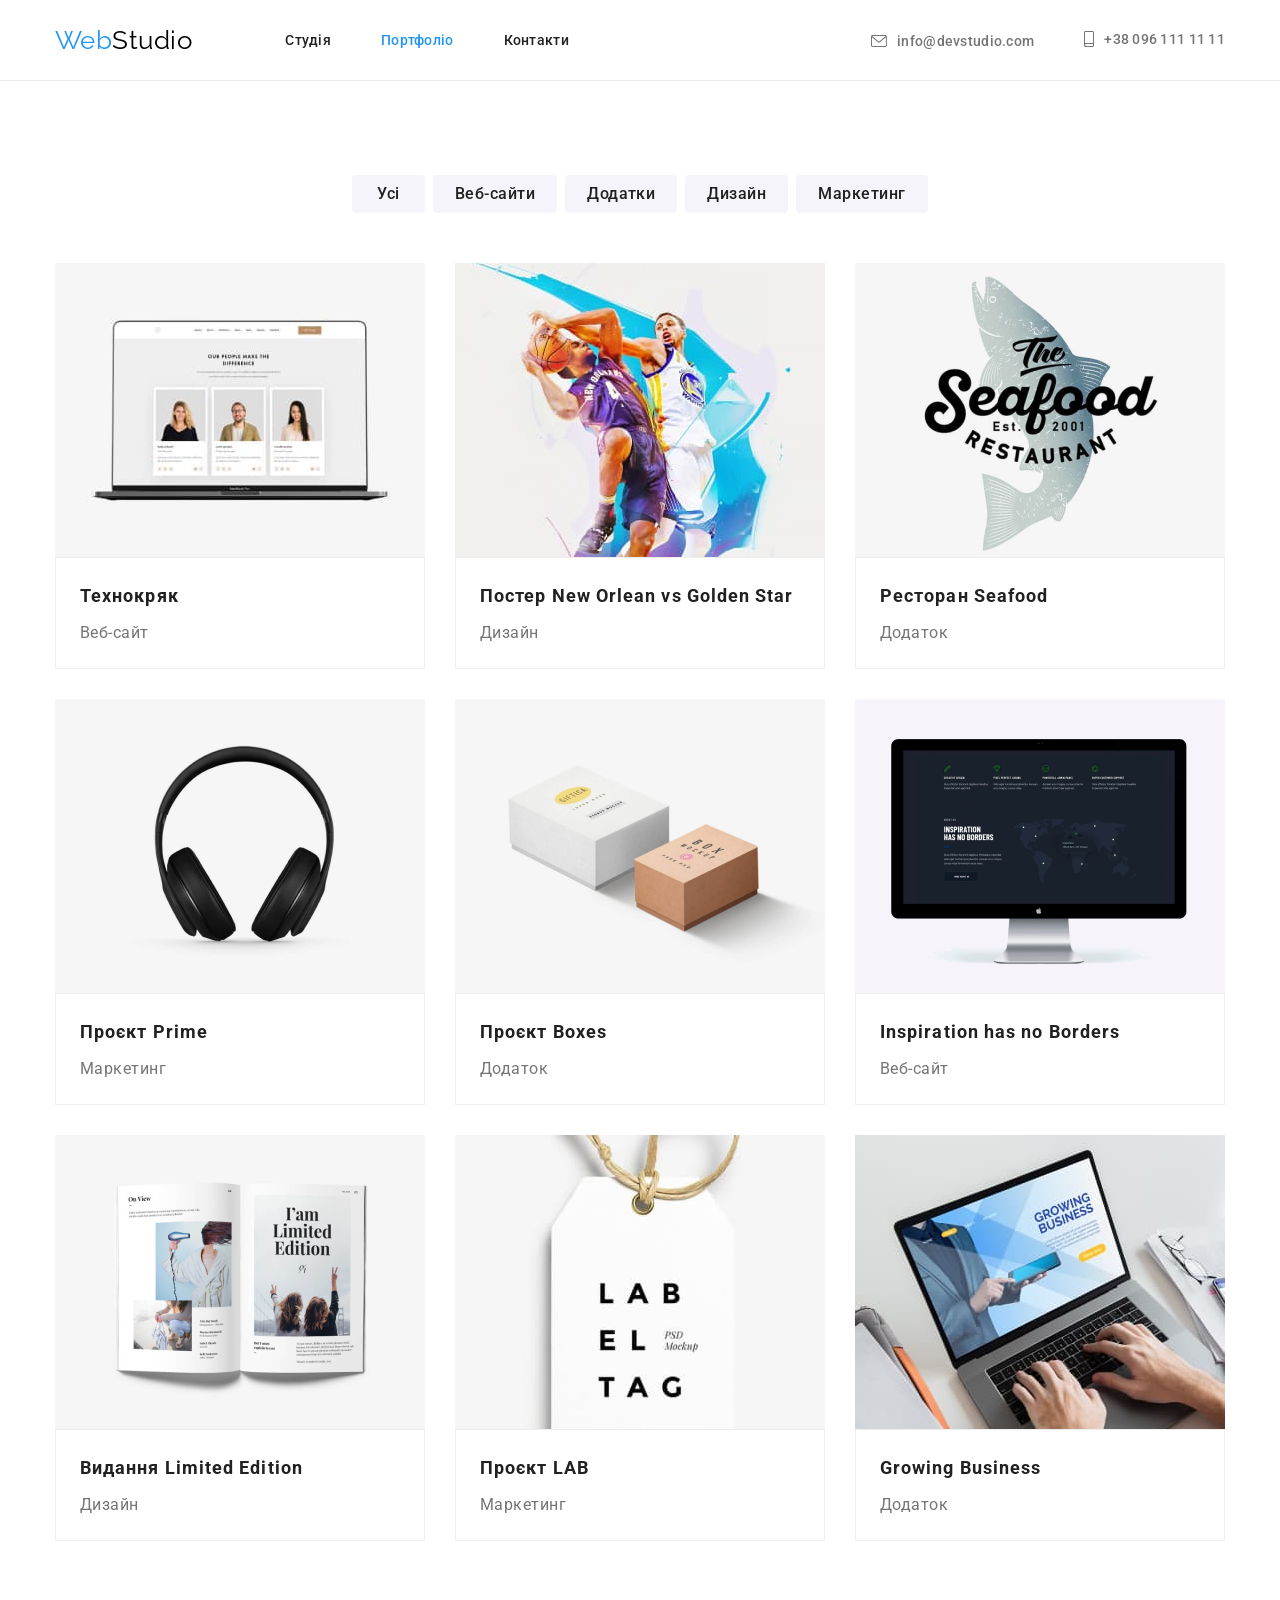
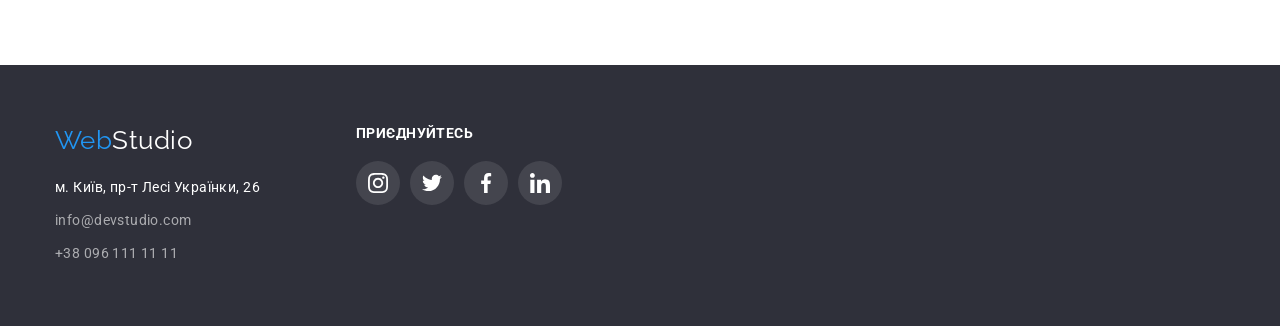
==== portfolio.html @ 8eaf5318 "Клонувала всі файли з попереднього дз" ====
<!DOCTYPE html>
<html lang="uk">
  <head>
    <meta charset="UTF-8" />
    <meta http-equiv="X-UA-Compatible" content="IE=edge" />
    <meta name="viewport" content="width=device-width, initial-scale=1.0" />
    <title>Портфоліо</title>
    <link rel="preconnect" href="https://fonts.googleapis.com" />
    <link rel="preconnect" href="https://fonts.gstatic.com" crossorigin />
    <link
      href="https://fonts.googleapis.com/css2?family=Raleway:wght@700&family=Roboto:wght@400;500;700;900&display=swap"
      rel="stylesheet"
    />
    <link
      rel="stylesheet"
      href="https://cdnjs.cloudflare.com/ajax/libs/modern-normalize/1.1.0/modern-normalize.min.css"
      integrity="sha512-wpPYUAdjBVSE4KJnH1VR1HeZfpl1ub8YT/NKx4PuQ5NmX2tKuGu6U/JRp5y+Y8XG2tV+wKQpNHVUX03MfMFn9Q=="
      crossorigin="anonymous"
      referrerpolicy="no-referrer"
    />
    <link rel="stylesheet" href="./css/styles.css" />
  </head>
  <body>
    <header class="header">
      <div class="container header-nav">
        <nav class="header-nav">
          <a class="logo link" href="./index.html"> <span class="logo-el">Web</span>Studio </a>

          <ul class="header-nav-list list">
            <li class="header-nav-list-item">
              <a class="link" href="./index.html">Студія</a>
            </li>
            <li class="header-nav-list-item">
              <a class="link current" href="./portfolio.html">Портфоліо</a>
            </li>
            <li class="header-nav-list-item"><a class="link" href="">Контакти</a></li>
          </ul>
        </nav>

        <ul class="header-contact-list list">
          <li class="header-contact-list-item">
            <a class="contact link" href="mailto:info@devstudio.com">
              <svg class="contact-icon" width="16" height="12">
                <use href="./images/icons.svg#icon-envelope"></use>
              </svg>
              info@devstudio.com
            </a>
          </li>
          <li class="header-contact-list-item">
            <a class="contact link" href="tel:+380961111111">
              <svg class="contact-icon" width="10" height="16">
                <use href="./images/icons.svg#icon-smartphone"></use>
              </svg>
              +38 096 111 11 11</a
            >
          </li>
        </ul>
      </div>
    </header>

    <main>
      <section class="porfolio section">
        <div class="container">
          <h1 class="visually-hidden">Портфоліо</h1>
          <ul class="porfolio-filter-list list">
            <li class="filter-list-item">
              <button class="button porfolio-btn main" type="button">Усі</button>
            </li>
            <li class="filter-list-item">
              <button class="button porfolio-btn" type="button">Веб-сайти</button>
            </li>
            <li class="filter-list-item">
              <button class="button porfolio-btn" type="button">Додатки</button>
            </li>
            <li class="filter-list-item">
              <button class="button porfolio-btn" type="button">Дизайн</button>
            </li>
            <li class="filter-list-item">
              <button class="button porfolio-btn" type="button">Маркетинг</button>
            </li>
          </ul>

          <ul class="portfolio-card-set list">
            <li class="card">
              <a class="card-set-link" href="#">
                <img
                  src="./images/web-site.jpg"
                  alt="ноутбук із зображенням веб сайту компанії"
                  width="370"
                  height="294"
                />
                <div class="card-dscr">
                  <h2 class="title">Технокряк</h2>
                  <p class="text">Веб-сайт</p>
                </div>
              </a>
            </li>

            <li class="card">
              <a class="card-set-link" href="#">
                <img
                  src="./images/poster.jpg"
                  alt="постер що анонсує баскетбольний матч"
                  width="370"
                  height="294"
                />
                <div class="card-dscr">
                  <h2 class="title">Постер New Orlean vs Golden Star</h2>
                  <p class="text">Дизайн</p>
                </div>
              </a>
            </li>

            <li class="card">
              <a class="card-set-link" href="#">
                <img
                  src="./images/restaurant.jpg"
                  alt="логотип ресторану"
                  width="370"
                  height="294"
                />
                <div class="card-dscr">
                  <h2 class="title">Ресторан Seafood</h2>
                  <p class="text">Додаток</p>
                </div>
              </a>
            </li>

            <li class="card">
              <a class="card-set-link" href="#">
                <img src="./images/headphones.jpg" alt="навушники" width="370" height="294" />
                <div class="card-dscr">
                  <h2 class="title">Проєкт Prime</h2>
                  <p class="text">Маркетинг</p>
                </div>
              </a>
            </li>

            <li class="card">
              <a class="card-set-link" href="#">
                <img src="./images/boxes.jpg" alt="коробки" width="370" height="294" />
                <div class="card-dscr">
                  <h2 class="title">Проєкт Boxes</h2>
                  <p class="text">Додаток</p>
                </div>
              </a>
            </li>

            <li class="card">
              <a class="card-set-link" href="#">
                <img
                  src="./images/monitor.jpg"
                  alt="монітор з демонстрацією веб сайту"
                  width="370"
                  height="294"
                />
                <div class="card-dscr">
                  <h2 class="title">Inspiration has no Borders</h2>
                  <p class="text">Веб-сайт</p>
                </div>
              </a>
            </li>

            <li class="card">
              <a class="card-set-link" href="#">
                <img src="./images/magazine.jpg" alt="журнал" width="370" height="294" />
                <div class="card-dscr">
                  <h2 class="title">Видання Limited Edition</h2>
                  <p class="text">Дизайн</p>
                </div>
              </a>
            </li>

            <li class="card">
              <a class="card-set-link" href="#">
                <img src="./images/label.jpg" alt="етикетка" width="370" height="294" />
                <div class="card-dscr">
                  <h2 class="title">Проєкт LAB</h2>
                  <p class="text">Маркетинг</p>
                </div>
              </a>
            </li>

            <li class="card">
              <a class="card-set-link" href="#">
                <img src="./images/laptop.jpg" alt="ноутбук" width="370" height="294" />
                <div class="card-dscr">
                  <h2 class="title">Growing Business</h2>
                  <p class="text">Додаток</p>
                </div>
              </a>
            </li>
          </ul>
        </div>
      </section>
    </main>
    <footer class="bottom">
      <div class="container footer-cont">
        <div class="address-cont">
          <a class="logo link" href="./index.html">
            <span class="logo-el">Web</span><span class="logo-second-el">Studio</span>
          </a>

          <address class="bottom-address">
            <ul class="list">
              <li class="item">
                <a
                  class="location link"
                  href="https://goo.gl/maps/XTCoDR42a1oY24pP7"
                  target="_blank"
                  rel="noopener noreferrer nofollow"
                  >м. Київ, пр-т Лесі Українки, 26</a
                >
              </li>
              <li class="item">
                <a class="contact link" href="mailto:info@devstudio.com">info@devstudio.com</a>
              </li>
              <li class="item">
                <a class="contact link" href="tel:+380961111111">+38 096 111 11 11</a>
              </li>
            </ul>
          </address>
        </div>

        <div class="footer-sm-links">
          <p class="footer-text">приєднуйтесь</p>
          <ul class="fotter-sm-links-list list">
            <li class="footer-sm-item">
              <a href="" class="footer-sm-link link">
                <svg class="footer-link-icon">
                  <use href="./images/icons.svg#icon-instagram" width="20" height="20"></use>
                </svg>
              </a>
            </li>
            <li class="footer-sm-item">
              <a href="" class="footer-sm-link link">
                <svg class="footer-link-icon">
                  <use href="./images/icons.svg#icon-twitter" width="20" height="20"></use>
                </svg>
              </a>
            </li>
            <li class="footer-sm-item">
              <a href="" class="footer-sm-link link">
                <svg class="footer-link-icon">
                  <use href="./images/icons.svg#icon-facebook" width="20" height="20"></use>
                </svg>
              </a>
            </li>
            <li class="footer-sm-item">
              <a href="" class="footer-sm-link link">
                <svg class="footer-link-icon">
                  <use href="./images/icons.svg#icon-linkedin" width="20" height="20"></use>
                </svg>
              </a>
            </li>
          </ul>
        </div>
      </div>
    </footer>
  </body>
</html>
---- css/styles.css ----
:root {
  --card-set-gap-margin: 30px;

  --primary-text-color: #757575;
  --title-text-color: #212121;
  --link-address-bottom-color: rgba(255, 255, 255, 0.6);
  --accent-color: #2196f3;
  --logo-second-color: #000000;

  --primary-white-color: #ffffff;
  --accent-background-color: #2f303a;
  --second-accent-background-color: #f5f4fa;
}

body {
  background-color: var(--primary-white-color);
  color: var(--primary-text-color);
  font-family: 'Roboto', sans-serif;
  letter-spacing: 0.03em;
}

h1,
h2,
h3,
h4,
h5,
h6,
p {
  margin: 0;
}
img {
  display: block;
  max-width: 100%;
}
/* Центрування контенту */
.container {
  width: 1200px;
  margin-left: auto;
  margin-right: auto;
  padding-left: 15px;
  padding-right: 15px;
}
.section {
  padding-top: 94px;
  padding-bottom: 94px;
}
/* Обнулення маркування списків */
.list {
  list-style: none;
  padding-left: 0;
  margin-top: 0;
  margin-bottom: 0;
}

/*Загальне для посилань*/
.link {
  text-decoration: none;
  color: var(--primary-text-color);
}

/* Загальне для кнопок */
.button {
  display: inline-block;
  border: transparent;
  border-radius: 4px;
  font-family: inherit;
  letter-spacing: 0.03em;
  cursor: pointer;
  padding-left: 0;
  padding-right: 0;
}
.visually-hidden {
  position: absolute;
  white-space: nowrap;
  width: 1px;
  height: 1px;
  overflow: hidden;
  border: 0;
  padding: 0;
  clip: rect(0 0 0 0);
  clip-path: inset(50%);
  margin: -1px;
}

/* ----------HEADER---------- */
.header {
  width: auto;
  border-bottom: 1px solid #ececec;
}

/* Лого */
.logo {
  color: var(--logo-second-color);
  font-family: 'Raleway', sans-serif;
  font-size: 26px;
  line-height: 1.19;
}
.logo-el {
  color: var(--accent-color);
}

/*Навігація*/
.header-nav {
  display: flex;
  align-items: center;
}

.header-nav-list {
  font-weight: 500;
  display: flex;
  margin-top: 0;
  margin-bottom: 0;
  margin-left: 93px;
}
.header-nav-list-item + .header-nav-list-item {
  margin-left: 50px;
}
.header-nav-list .link {
  display: block;
  padding-top: 32px;
  padding-bottom: 32px;

  color: var(--title-text-color);
  letter-spacing: 0.02em;
  font-size: 14px;
  line-height: 1.17;
}
.header-nav-list .link:hover,
.header-nav-list .link:focus {
  color: var(--accent-color);
}
.header-contact-list {
  display: flex;
  align-items: baseline;
  margin-left: auto;
}

.header-contact-list-item + .header-contact-list-item {
  margin-left: 50px;
}

/* Виділення поточної сторінки кольором*/
.header-nav-list .link.current {
  color: var(--accent-color);
}
/* Виділення і псевдостани посилань на сторінки*/
.header .contact {
  color: var(--primary-text-color);
  fill: var(--primary-text-color);
  letter-spacing: 0.02em;
  font-weight: 500;
  font-size: 14px;
}

.header-contact-list-item .contact {
  display: flex;
  align-items: center;
}
.contact-icon {
  fill: currentColor;
  margin-right: 10px;
}

.contact.link:hover,
.contact.link:focus {
  color: var(--accent-color);
}

/* -------CТУДІЯ-------*/

/* Герой */
.hero {
  width: auto;
  height: 600px;
  padding-top: 200px;
  padding-bottom: 200px;

  text-align: center;
}
.overlay {
  margin-left: auto;
  margin-right: auto;

  height: 600px;
  max-width: 1600px;
  background-color: var(--accent-background-color);
  background-image: linear-gradient(rgba(47, 48, 58, 0.4), rgba(47, 48, 58, 0.4)),
    url(../images/fone-img.jpg);
  background-repeat: no-repeat;
  background-size: cover;
  background-position: top;
}
.hero-title {
  max-width: 696px;
  margin: auto;
  margin-bottom: 30px;

  color: var(--primary-white-color);
  font-size: 44px;
  line-height: 1.36;
  font-weight: 900;
  letter-spacing: 0.06em;
  text-align: center;
  text-transform: uppercase;
}

/* Кнопка Замовити послугу */
.btn {
  display: flex;
  justify-content: center;
}
.hero-btn {
  padding-top: 10px;
  padding-bottom: 10px;
  width: 216px;

  color: var(--primary-white-color);
  background-color: var(--accent-color);
  letter-spacing: 0.06em;
  font-size: 16px;
  line-height: 1.875;
  font-weight: 700;
}

/* Особливості */
/* h2 */
.section-title {
  margin-bottom: 50px;

  color: var(--title-text-color);
  font-size: 36px;
  line-height: 1.17;
  font-weight: 700;
  text-align: center;
}
.features {
  width: auto;
  padding-bottom: 0;
}
.features-list {
  display: flex;
  flex-wrap: wrap;
  align-items: flex-start;
  justify-content: center;
  width: 1200px;
  margin: 0;
  padding: 0;
  margin-right: calc(-1 + var(--card-set-gap-margin));
}
.features-list-item {
  width: 270px;
  flex-basis: calc(100% / 3 var(--card-set-gap-margin));
  margin-right: var(--card-set-gap-margin);
}
.icon-thumb {
  display: flex;
  justify-content: center;
  align-items: center;
  margin-bottom: 30px;
  border-radius: 4px;
  width: 270px;
  height: 120px;
  background-color: var(--second-accent-background-color);
}
.features-icon {
  width: 70px;
  height: 70px;
}
.features-subtitle {
  margin-bottom: 10px;

  font-size: 14px;
  line-height: 1.17;
  color: var(--title-text-color);
  text-transform: uppercase;
}
.features-text {
  margin-bottom: 0;
  font-size: 14px;
  line-height: 1.71;
}

/* Чим ми займаємося */
.tasks {
  width: auto;
}
.tasks-list {
  display: flex;
  justify-content: center;
  flex-wrap: wrap;
  width: 1200px;
  margin: 0;
  padding: 0;
  margin-right: calc(-1 + var(--card-set-gap-margin));
}
.tasks-list-item {
  flex-basis: calc(100% / 3 var(--card-set-gap-margin));
  margin-right: var(--card-set-gap-margin);
}

/* Наша команда */
.team {
  background-color: var(--second-accent-background-color);
  width: auto;
}
.team-list {
  display: flex;
  justify-content: center;
  flex-wrap: wrap;
  width: 1200px;
  margin: 0;
  padding: 0;
  margin-right: calc(-1 + var(--card-set-gap-margin));
}
.team-list img {
  margin-bottom: 30px;
}
.team-list-item {
  flex-basis: calc(100% / 4 var(--card-set-gap-margin));
  margin-right: var(--card-set-gap-margin);
  padding-top: 0;
  padding-bottom: 30px;
  width: 270px;
  background-color: var(--primary-white-color);
  border: transparent;
  border-radius: 4px;
  box-shadow: 0px 1px 3px rgba(0, 0, 0, 0.12), 0px 1px 1px rgba(0, 0, 0, 0.14),
    0px 2px 1px rgba(0, 0, 0, 0.2);
  overflow: hidden;
}
.team .title {
  color: var(--title-text-color);
}
.team-subtitle {
  margin-bottom: 10px;

  color: var(--title-text-color);
  font-size: 16px;
  line-height: 1.18;
  font-weight: 500;
  text-align: center;
}
.team-dscr {
  margin-bottom: 0px;

  font-size: 16px;
  line-height: 1.18;
  text-align: center;
}
.icon-list {
  display: flex;
  justify-content: center;
  gap: 10px;
}
.icon-item {
  margin-top: 16px;
}
.sc-link {
  display: flex;
  justify-content: center;
  align-items: center;
  width: 44px;
  height: 44px;
  border-radius: 50%;
  color: #afb1b8;
}
.sm-icon {
  width: 20px;
  height: 20px;
  fill: currentColor;
}
.sc-link:hover,
.sc-link:focus {
  background-color: var(--accent-color);
  color: var(--primary-white-color);
}
.clients {
  width: auto;
}
.clients-list {
  display: flex;
  justify-content: center;
  align-items: center;
  gap: 30px;
}
.clients-logo-link {
  display: flex;
  justify-content: center;
  align-items: center;
  width: 170px;
  height: 92px;
  color: #afb1b8;
  border: 1px solid #afb1b8;
  border-radius: 4px;
}
.client-logo-icon {
  fill: currentColor;
  width: 106px;
  height: 60px;
}
.clients-logo-link:hover,
.clients-logo-link:focus {
  color: var(--accent-color);
  border: 1px solid var(--accent-color);
}
/* Посилання на СОЦ. Мережі */

/* --------ПОРТФОЛІО----------
 */
/* Кнопки*/

.porfolio-filter-list {
  display: flex;
  align-items: center;
  justify-content: center;
  margin-bottom: 50px;
}

.porfolio-btn {
  display: block;
  padding-top: 6px;
  padding-bottom: 6px;
  padding-left: 22px;
  padding-right: 22px;

  color: var(--title-text-color);
  font-size: 16px;
  line-height: 1.62;
  font-weight: 500;
  background-color: var(--second-accent-background-color);
}
.porfolio-filter-list .main {
  padding-left: 25px;
  padding-right: 25px;
}

.filter-list-item + .filter-list-item {
  margin-left: 8px;
}

.porfolio-btn:hover,
.porfolio-btn:focus {
  background-color: var(--accent-color);
  color: var(--primary-white-color);
  box-shadow: 0px 3px 1px rgba(0, 0, 0, 0.1), 0px 1px 2px rgba(0, 0, 0, 0.08),
    0px 2px 2px rgba(0, 0, 0, 0.12);
}

/* Картки з проєктами */
.portfolio-card-set {
  display: flex;
  flex-wrap: wrap;
  width: 1200px;
  margin: 0;
  padding: 0;
  margin-bottom: calc(-1 + var(--card-set-gap-margin));
  margin-right: calc(-1 + var(--card-set-gap-margin));
}
.portfolio-card-set > .card {
  flex-basis: calc(100% / 3 var(--card-set-gap-margin));
  margin-right: var(--card-set-gap-margin);
  margin-bottom: var(--card-set-gap-margin);
}

.card-set-link {
  text-decoration: none;
  display: block;
}

.card-dscr {
  padding: 20px 24px;
  border: 1px solid #eeeeee;
}
.card-dscr > .title {
  margin-bottom: 4px;
  color: var(--title-text-color);
  font-size: 18px;
  line-height: 2;
  letter-spacing: 0.06em;
}
.card-dscr > .text {
  margin-bottom: 20;

  color: var(--primary-text-color);
  font-size: 16px;
  line-height: 1.87;
  letter-spacing: 0.03em;
}
.card-set-link:hover,
.card-set-link:focus {
  box-shadow: 0px 1px 1px rgba(0, 0, 0, 0.12), 0px 4px 4px rgba(0, 0, 0, 0.06),
    1px 4px 6px rgba(0, 0, 0, 0.16);
}
/* ----------FOOTER---------- */
.bottom {
  display: flex;
  background-color: var(--accent-background-color);
  width: auto;
  padding-top: 60px;
  padding-bottom: 60px;
}

.logo-second-el {
  padding-top: 60px;
  padding-bottom: 60px;
  color: var(--primary-white-color);
}

.bottom-address {
  font-style: normal;
  font-size: 14px;
  line-height: 1.71;
  margin-top: 20px;
}

.bottom-address .item + .item {
  margin-top: 9px;
}

.location {
  color: var(--primary-white-color);
  letter-spacing: 0.03em;
}
.bottom .contact {
  color: var(--link-address-bottom-color);
  letter-spacing: 0.03em;
}
.footer-cont {
  display: flex;
}
.address-cont {
  margin-right: 70px;
  width: 231px;
}
.footer-sm-links {
  display: inline-block;
  align-items: flex-start;
}
.footer-sm-links .footer-sm-link {
  background-color: rgba(255, 255, 255, 0.1);
}
.footer-text {
  display: block;
  color: var(--primary-white-color);
  font-size: 14px;
  line-height: 1.172;
  letter-spacing: 0.03em;
  text-transform: uppercase;
  font-weight: 700;
  margin-bottom: 20px;
}
.fotter-sm-links-list {
  display: flex;
  align-items: flex-start;
  justify-content: center;
  align-items: center;
  gap: 10px;
}
.footer-sm-item {
  display: block;
}
.footer-sm-link {
  display: flex;
  justify-content: center;
  align-items: center;
  color: var(--primary-white-color);
  background-color: inherit;
  border-radius: 50%;
  width: 44px;
  height: 44px;
}
.footer-sm-link:hover,
.footer-sm-link:focus {
  background-color: var(--accent-color);
  color: var(--primary-white-color);
}
.footer-link-icon {
  width: 20px;
  height: 20px;
  fill: currentColor;
}
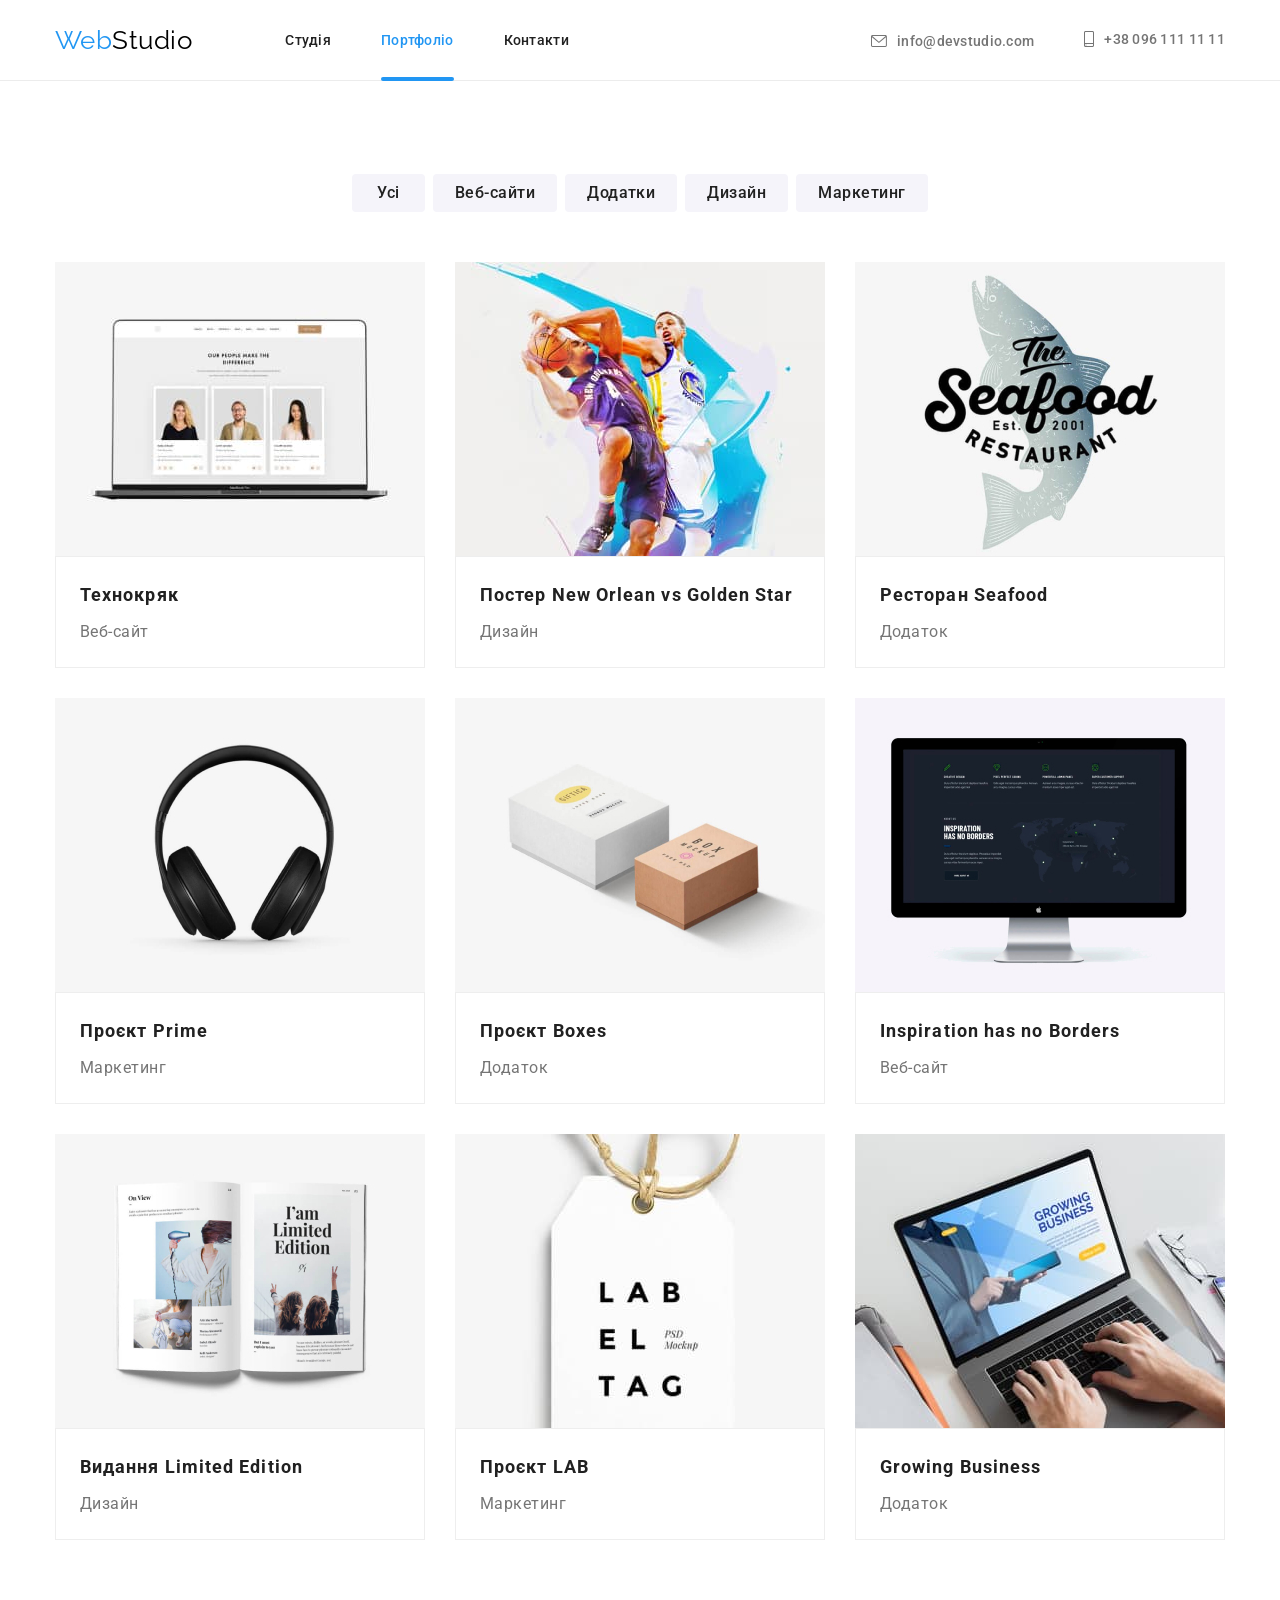
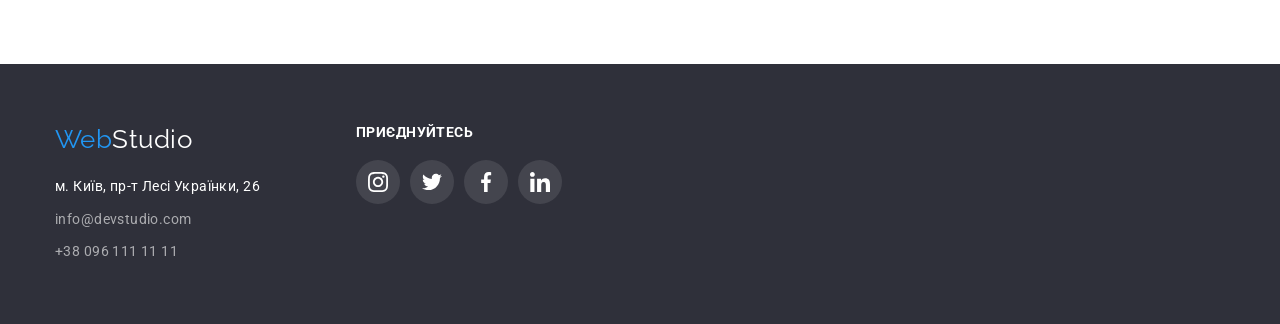
==== commit ae64ff84: "Додала модальне вікно" ====
--- a/portfolio.html
+++ b/portfolio.html
@@ -83,12 +83,19 @@
           <ul class="portfolio-card-set list">
             <li class="card">
               <a class="card-set-link" href="#">
-                <img
-                  src="./images/web-site.jpg"
-                  alt="ноутбук із зображенням веб сайту компанії"
-                  width="370"
-                  height="294"
-                />
+                <div class="img-thumb">
+                  <img
+                    src="./images/web-site.jpg"
+                    alt="ноутбук із зображенням веб сайту компанії"
+                    width="370"
+                    height="294"
+                  />
+                  <p class="img-thumb-text">
+                    Ресурс пропонує комплексні пропозиції з різним рівнем функціоналу та сервісів.
+                    Все це дозволить відвідувачу отримати вичерпні відомості про компанію чи
+                    приватну особу.
+                  </p>
+                </div>
                 <div class="card-dscr">
                   <h2 class="title">Технокряк</h2>
                   <p class="text">Веб-сайт</p>
@@ -98,12 +105,19 @@
 
             <li class="card">
               <a class="card-set-link" href="#">
-                <img
-                  src="./images/poster.jpg"
-                  alt="постер що анонсує баскетбольний матч"
-                  width="370"
-                  height="294"
-                />
+                <div class="img-thumb">
+                  <img
+                    src="./images/poster.jpg"
+                    alt="постер що анонсує баскетбольний матч"
+                    width="370"
+                    height="294"
+                  />
+                  <p class="img-thumb-text">
+                    Ресурс пропонує комплексні пропозиції з різним рівнем функціоналу та сервісів.
+                    Все це дозволить відвідувачу отримати вичерпні відомості про компанію чи
+                    приватну особу.
+                  </p>
+                </div>
                 <div class="card-dscr">
                   <h2 class="title">Постер New Orlean vs Golden Star</h2>
                   <p class="text">Дизайн</p>
@@ -113,12 +127,19 @@
 
             <li class="card">
               <a class="card-set-link" href="#">
-                <img
-                  src="./images/restaurant.jpg"
-                  alt="логотип ресторану"
-                  width="370"
-                  height="294"
-                />
+                <div class="img-thumb">
+                  <img
+                    src="./images/restaurant.jpg"
+                    alt="логотип ресторану"
+                    width="370"
+                    height="294"
+                  />
+                  <p class="img-thumb-text">
+                    Ресурс пропонує комплексні пропозиції з різним рівнем функціоналу та сервісів.
+                    Все це дозволить відвідувачу отримати вичерпні відомості про компанію чи
+                    приватну особу.
+                  </p>
+                </div>
                 <div class="card-dscr">
                   <h2 class="title">Ресторан Seafood</h2>
                   <p class="text">Додаток</p>
@@ -128,7 +149,14 @@
 
             <li class="card">
               <a class="card-set-link" href="#">
-                <img src="./images/headphones.jpg" alt="навушники" width="370" height="294" />
+                <div class="img-thumb">
+                  <img src="./images/headphones.jpg" alt="навушники" width="370" height="294" />
+                  <p class="img-thumb-text">
+                    Ресурс пропонує комплексні пропозиції з різним рівнем функціоналу та сервісів.
+                    Все це дозволить відвідувачу отримати вичерпні відомості про компанію чи
+                    приватну особу.
+                  </p>
+                </div>
                 <div class="card-dscr">
                   <h2 class="title">Проєкт Prime</h2>
                   <p class="text">Маркетинг</p>
@@ -138,7 +166,14 @@
 
             <li class="card">
               <a class="card-set-link" href="#">
-                <img src="./images/boxes.jpg" alt="коробки" width="370" height="294" />
+                <div class="img-thumb">
+                  <img src="./images/boxes.jpg" alt="коробки" width="370" height="294" />
+                  <p class="img-thumb-text">
+                    Ресурс пропонує комплексні пропозиції з різним рівнем функціоналу та сервісів.
+                    Все це дозволить відвідувачу отримати вичерпні відомості про компанію чи
+                    приватну особу.
+                  </p>
+                </div>
                 <div class="card-dscr">
                   <h2 class="title">Проєкт Boxes</h2>
                   <p class="text">Додаток</p>
@@ -148,12 +183,19 @@
 
             <li class="card">
               <a class="card-set-link" href="#">
-                <img
-                  src="./images/monitor.jpg"
-                  alt="монітор з демонстрацією веб сайту"
-                  width="370"
-                  height="294"
-                />
+                <div class="img-thumb">
+                  <img
+                    src="./images/monitor.jpg"
+                    alt="монітор з демонстрацією веб сайту"
+                    width="370"
+                    height="294"
+                  />
+                  <p class="img-thumb-text">
+                    Ресурс пропонує комплексні пропозиції з різним рівнем функціоналу та сервісів.
+                    Все це дозволить відвідувачу отримати вичерпні відомості про компанію чи
+                    приватну особу.
+                  </p>
+                </div>
                 <div class="card-dscr">
                   <h2 class="title">Inspiration has no Borders</h2>
                   <p class="text">Веб-сайт</p>
@@ -163,7 +205,14 @@
 
             <li class="card">
               <a class="card-set-link" href="#">
-                <img src="./images/magazine.jpg" alt="журнал" width="370" height="294" />
+                <div class="img-thumb">
+                  <img src="./images/magazine.jpg" alt="журнал" width="370" height="294" />
+                  <p class="img-thumb-text">
+                    Ресурс пропонує комплексні пропозиції з різним рівнем функціоналу та сервісів.
+                    Все це дозволить відвідувачу отримати вичерпні відомості про компанію чи
+                    приватну особу.
+                  </p>
+                </div>
                 <div class="card-dscr">
                   <h2 class="title">Видання Limited Edition</h2>
                   <p class="text">Дизайн</p>
@@ -173,7 +222,14 @@
 
             <li class="card">
               <a class="card-set-link" href="#">
-                <img src="./images/label.jpg" alt="етикетка" width="370" height="294" />
+                <div class="img-thumb">
+                  <img src="./images/label.jpg" alt="етикетка" width="370" height="294" />
+                  <p class="img-thumb-text">
+                    Ресурс пропонує комплексні пропозиції з різним рівнем функціоналу та сервісів.
+                    Все це дозволить відвідувачу отримати вичерпні відомості про компанію чи
+                    приватну особу.
+                  </p>
+                </div>
                 <div class="card-dscr">
                   <h2 class="title">Проєкт LAB</h2>
                   <p class="text">Маркетинг</p>
@@ -183,7 +239,14 @@
 
             <li class="card">
               <a class="card-set-link" href="#">
-                <img src="./images/laptop.jpg" alt="ноутбук" width="370" height="294" />
+                <div class="img-thumb">
+                  <img src="./images/laptop.jpg" alt="ноутбук" width="370" height="294" />
+                  <p class="img-thumb-text">
+                    Ресурс пропонує комплексні пропозиції з різним рівнем функціоналу та сервісів.
+                    Все це дозволить відвідувачу отримати вичерпні відомості про компанію чи
+                    приватну особу.
+                  </p>
+                </div>
                 <div class="card-dscr">
                   <h2 class="title">Growing Business</h2>
                   <p class="text">Додаток</p>
--- a/css/styles.css
+++ b/css/styles.css
@@ -13,6 +13,7 @@
 }
 
 body {
+  padding-top: 80px;
   background-color: var(--primary-white-color);
   color: var(--primary-text-color);
   font-family: 'Roboto', sans-serif;
@@ -35,6 +36,7 @@
 /* Центрування контенту */
 .container {
   width: 1200px;
+
   margin-left: auto;
   margin-right: auto;
   padding-left: 15px;
@@ -46,10 +48,11 @@
 }
 /* Обнулення маркування списків */
 .list {
-  list-style: none;
   padding-left: 0;
   margin-top: 0;
   margin-bottom: 0;
+
+  list-style: none;
 }
 
 /*Загальне для посилань*/
@@ -62,21 +65,26 @@
 .button {
   display: inline-block;
   border: transparent;
+
+  padding-left: 0;
+  padding-right: 0;
+
+  cursor: pointer;
   border-radius: 4px;
+
   font-family: inherit;
   letter-spacing: 0.03em;
-  cursor: pointer;
-  padding-left: 0;
-  padding-right: 0;
 }
 .visually-hidden {
   position: absolute;
   white-space: nowrap;
+
   width: 1px;
   height: 1px;
+  padding: 0;
+  border: 0;
+
   overflow: hidden;
-  border: 0;
-  padding: 0;
   clip: rect(0 0 0 0);
   clip-path: inset(50%);
   margin: -1px;
@@ -84,7 +92,14 @@
 
 /* ----------HEADER---------- */
 .header {
-  width: auto;
+  position: fixed;
+  top: 0;
+  left: 0;
+
+  width: 100%;
+
+  z-index: 1;
+  background-color: var(--primary-white-color);
   border-bottom: 1px solid #ececec;
 }
 
@@ -106,14 +121,18 @@
 }
 
 .header-nav-list {
-  font-weight: 500;
   display: flex;
   margin-top: 0;
   margin-bottom: 0;
   margin-left: 93px;
+
+  font-weight: 500;
 }
 .header-nav-list-item + .header-nav-list-item {
   margin-left: 50px;
+}
+.header-nav-list-item {
+  position: relative;
 }
 .header-nav-list .link {
   display: block;
@@ -132,6 +151,7 @@
 .header-contact-list {
   display: flex;
   align-items: baseline;
+
   margin-left: auto;
 }
 
@@ -143,6 +163,19 @@
 .header-nav-list .link.current {
   color: var(--accent-color);
 }
+.current::after {
+  position: absolute;
+  bottom: -1px;
+  right: 0;
+
+  width: 100%;
+  height: 4px;
+
+  content: '';
+  border-radius: 2px;
+  background-color: var(--accent-color);
+}
+
 /* Виділення і псевдостани посилань на сторінки*/
 .header .contact {
   color: var(--primary-text-color);
@@ -183,17 +216,18 @@
 
   height: 600px;
   max-width: 1600px;
+
+  background-position: top;
+  background-size: cover;
+  background-repeat: no-repeat;
   background-color: var(--accent-background-color);
   background-image: linear-gradient(rgba(47, 48, 58, 0.4), rgba(47, 48, 58, 0.4)),
     url(../images/fone-img.jpg);
-  background-repeat: no-repeat;
-  background-size: cover;
-  background-position: top;
 }
 .hero-title {
-  max-width: 696px;
   margin: auto;
   margin-bottom: 30px;
+  max-width: 696px;
 
   color: var(--primary-white-color);
   font-size: 44px;
@@ -210,9 +244,9 @@
   justify-content: center;
 }
 .hero-btn {
+  width: 216px;
   padding-top: 10px;
   padding-bottom: 10px;
-  width: 216px;
 
   color: var(--primary-white-color);
   background-color: var(--accent-color);
@@ -221,7 +255,51 @@
   line-height: 1.875;
   font-weight: 700;
 }
-
+.backdrop.is-hidden {
+  opacity: 0;
+  pointer-events: none;
+}
+.backdrop {
+  position: fixed;
+  top: 0;
+  left: 0;
+
+  width: 100%;
+  height: 100%;
+
+  background-color: rgba(0, 0, 0, 0.2);
+  z-index: 2;
+}
+.modal {
+  position: absolute;
+  top: 50%;
+  left: 50%;
+  transform: translate(-50%, -50%);
+
+  min-width: 528px;
+  min-height: 581px;
+
+  background-color: var(--primary-white-color);
+}
+.modal-close-btn {
+  display: flex;
+  align-items: center;
+  justify-content: center;
+  position: absolute;
+  top: 8px;
+  right: 8px;
+
+  padding: 0;
+  width: 30px;
+  height: 30px;
+  cursor: pointer;
+  background-color: transparent;
+  border: none;
+}
+.modal-close-btn-icon {
+  width: 30px;
+  height: 30px;
+}
 /* Особливості */
 /* h2 */
 .section-title {
@@ -242,6 +320,7 @@
   flex-wrap: wrap;
   align-items: flex-start;
   justify-content: center;
+
   width: 1200px;
   margin: 0;
   padding: 0;
@@ -256,10 +335,12 @@
   display: flex;
   justify-content: center;
   align-items: center;
+
+  width: 270px;
+  height: 120px;
   margin-bottom: 30px;
   border-radius: 4px;
-  width: 270px;
-  height: 120px;
+
   background-color: var(--second-accent-background-color);
 }
 .features-icon {
@@ -276,6 +357,7 @@
 }
 .features-text {
   margin-bottom: 0;
+
   font-size: 14px;
   line-height: 1.71;
 }
@@ -288,6 +370,7 @@
   display: flex;
   justify-content: center;
   flex-wrap: wrap;
+
   width: 1200px;
   margin: 0;
   padding: 0;
@@ -298,6 +381,33 @@
   margin-right: var(--card-set-gap-margin);
 }
 
+.tasks-thumb {
+  position: relative;
+}
+.tasks-thumb .tasks-subtitle-text {
+  opacity: 1;
+}
+.tasks-title {
+  display: flex;
+  align-items: center;
+  justify-content: center;
+  position: absolute;
+
+  width: 100%;
+  bottom: 0;
+  right: 0;
+  padding-top: 27px;
+  padding-bottom: 27px;
+
+  background: rgba(47, 48, 58, 0.8);
+}
+
+.tasks-title-text {
+  color: var(--primary-white-color);
+  line-height: 1.172;
+  font-size: 14px;
+  text-transform: uppercase;
+}
 /* Наша команда */
 .team {
   background-color: var(--second-accent-background-color);
@@ -307,9 +417,11 @@
   display: flex;
   justify-content: center;
   flex-wrap: wrap;
+
   width: 1200px;
   margin: 0;
   padding: 0;
+
   margin-right: calc(-1 + var(--card-set-gap-margin));
 }
 .team-list img {
@@ -317,16 +429,19 @@
 }
 .team-list-item {
   flex-basis: calc(100% / 4 var(--card-set-gap-margin));
+
   margin-right: var(--card-set-gap-margin);
   padding-top: 0;
   padding-bottom: 30px;
+
   width: 270px;
+
+  overflow: hidden;
+  border: transparent;
   background-color: var(--primary-white-color);
-  border: transparent;
   border-radius: 4px;
   box-shadow: 0px 1px 3px rgba(0, 0, 0, 0.12), 0px 1px 1px rgba(0, 0, 0, 0.14),
     0px 2px 1px rgba(0, 0, 0, 0.2);
-  overflow: hidden;
 }
 .team .title {
   color: var(--title-text-color);
@@ -359,8 +474,10 @@
   display: flex;
   justify-content: center;
   align-items: center;
+
   width: 44px;
   height: 44px;
+
   border-radius: 50%;
   color: #afb1b8;
 }
@@ -387,11 +504,13 @@
   display: flex;
   justify-content: center;
   align-items: center;
+
   width: 170px;
   height: 92px;
-  color: #afb1b8;
+
   border: 1px solid #afb1b8;
   border-radius: 4px;
+  color: #afb1b8;
 }
 .client-logo-icon {
   fill: currentColor;
@@ -450,9 +569,11 @@
 .portfolio-card-set {
   display: flex;
   flex-wrap: wrap;
+
   width: 1200px;
   margin: 0;
   padding: 0;
+
   margin-bottom: calc(-1 + var(--card-set-gap-margin));
   margin-right: calc(-1 + var(--card-set-gap-margin));
 }
@@ -463,16 +584,17 @@
 }
 
 .card-set-link {
+  display: block;
+
   text-decoration: none;
-  display: block;
-}
-
+}
 .card-dscr {
   padding: 20px 24px;
   border: 1px solid #eeeeee;
 }
 .card-dscr > .title {
   margin-bottom: 4px;
+
   color: var(--title-text-color);
   font-size: 18px;
   line-height: 2;
@@ -486,31 +608,69 @@
   line-height: 1.87;
   letter-spacing: 0.03em;
 }
+.img-thumb {
+  display: flex;
+  position: relative;
+}
+.img-thumb::before {
+  display: inline-block;
+  position: absolute;
+
+  width: 100%;
+  height: 100%;
+
+  content: '';
+  background-color: var(--accent-color);
+  opacity: 0;
+}
+.img-thumb-text {
+  position: absolute;
+
+  padding: 64px 24px 64px 24px;
+
+  opacity: 0;
+
+  color: var(--primary-white-color);
+  font-size: 18px;
+  line-height: 1.555;
+}
 .card-set-link:hover,
 .card-set-link:focus {
   box-shadow: 0px 1px 1px rgba(0, 0, 0, 0.12), 0px 4px 4px rgba(0, 0, 0, 0.06),
     1px 4px 6px rgba(0, 0, 0, 0.16);
 }
+.card-set-link:hover .img-thumb::before {
+  content: '';
+  opacity: 0.9;
+}
+.card-set-link:hover .img-thumb-text {
+  opacity: 1;
+}
+
 /* ----------FOOTER---------- */
 .bottom {
   display: flex;
-  background-color: var(--accent-background-color);
+
   width: auto;
   padding-top: 60px;
   padding-bottom: 60px;
+
+  background-color: var(--accent-background-color);
 }
 
 .logo-second-el {
   padding-top: 60px;
   padding-bottom: 60px;
+
   color: var(--primary-white-color);
 }
 
 .bottom-address {
+  margin-top: 20px;
+
   font-style: normal;
   font-size: 14px;
   line-height: 1.71;
-  margin-top: 20px;
 }
 
 .bottom-address .item + .item {
@@ -529,8 +689,8 @@
   display: flex;
 }
 .address-cont {
+  width: 231px;
   margin-right: 70px;
-  width: 231px;
 }
 .footer-sm-links {
   display: inline-block;
@@ -541,13 +701,15 @@
 }
 .footer-text {
   display: block;
+
+  margin-bottom: 20px;
+
   color: var(--primary-white-color);
   font-size: 14px;
   line-height: 1.172;
   letter-spacing: 0.03em;
   text-transform: uppercase;
   font-weight: 700;
-  margin-bottom: 20px;
 }
 .fotter-sm-links-list {
   display: flex;
@@ -563,11 +725,14 @@
   display: flex;
   justify-content: center;
   align-items: center;
-  color: var(--primary-white-color);
-  background-color: inherit;
-  border-radius: 50%;
+
   width: 44px;
   height: 44px;
+
+  border-radius: 50%;
+
+  color: var(--primary-white-color);
+  background-color: inherit;
 }
 .footer-sm-link:hover,
 .footer-sm-link:focus {
